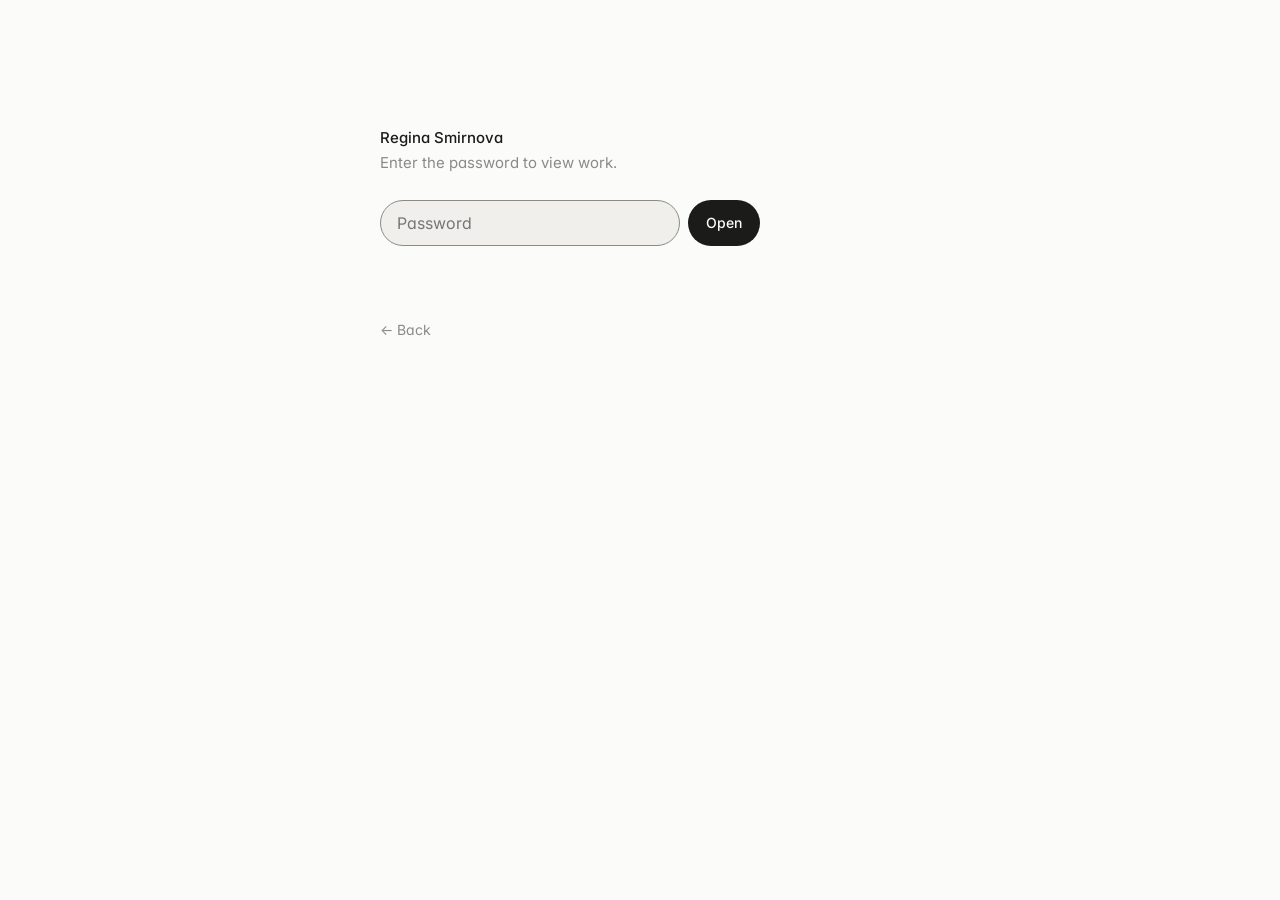
==== work/index.html @ 812020a7 "Add files via upload" ====
<!DOCTYPE html>
<html class="staticrypt-html" lang="en">
<head>
  <meta charset="utf-8" />
  <title>Regina Smirnova · Work</title>
  <meta name="viewport" content="width=device-width, initial-scale=1" />
  <meta name="robots" content="noindex" />
  <meta http-equiv="cache-control" content="max-age=0" />
  <meta http-equiv="cache-control" content="no-cache" />
  <meta http-equiv="expires" content="0" />
  <meta http-equiv="pragma" content="no-cache" />
  <link rel="preconnect" href="https://fonts.googleapis.com">
  <link rel="preconnect" href="https://fonts.gstatic.com" crossorigin>
  <link href="https://fonts.googleapis.com/css2?family=Inter:wght@400;500&display=swap" rel="stylesheet">
  <link rel="stylesheet" href="../style.css">
  <style>
    .hidden { display: none !important; }
    .staticrypt-spinner-container { height: 100vh; display: grid; place-items: center; }
    .staticrypt-spinner { width: 20px; height: 20px; border: 2px solid var(--line); border-top-color: var(--muted); border-radius: 50%; animation: spin .7s linear infinite; }
    @keyframes spin { to { transform: rotate(360deg); } }
    .gate { max-width: 560px; margin: 0 auto; padding: 14vh 20px 32px; }
    .gate form { display: flex; gap: 8px; margin-top: 24px; max-width: 380px; }
    .gate input[type=password], .gate input[type=text] {
      flex: 1; min-width: 0; font: inherit; font-size: 16px; color: var(--text);
      background: var(--card); border: 1px solid transparent; border-radius: 999px; padding: 9px 16px; outline: 0;
    }
    .gate input:focus { border-color: var(--muted); }
    .gate .btn { margin: 0; border: 0; cursor: pointer; font: inherit; font-size: 14px; font-weight: 500; }
    #pw-error { color: #d14343; font-size: 14px; min-height: 1.6em; margin: 10px 0 0; }
    .gate .back { display: inline-block; margin-top: 40px; color: var(--muted); text-decoration: none; font-size: 14px; }
    .gate .back:hover { color: var(--text); }
    .staticrypt-toggle-password-visibility { display: none; }
  </style>
</head>
<body class="staticrypt-body">
  <div id="staticrypt_loading" class="staticrypt-spinner-container"><div class="staticrypt-spinner"></div></div>
  <div id="staticrypt_content" class="hidden">
    <div class="gate">
      <p class="name">Regina Smirnova</p>
      <p class="role" style="margin-bottom:0">Enter the password to view work.</p>
      <form id="staticrypt-form" action="#" method="post">
        <input id="staticrypt-password" type="password" name="password" placeholder="Password" autocomplete="current-password" aria-label="Password" autofocus />
        <img class="staticrypt-toggle-password-visibility" alt="" src="data:," />
        <input id="staticrypt-remember" type="checkbox" name="remember" checked class="hidden" />
        <input type="submit" class="btn" value="Open" />
      </form>
      <p id="pw-error" role="alert"></p>
      <a class="back" href="../">← Back</a>
    </div>
  </div>
<script>
            // these variables will be filled when generating the file - the template format is 'variable_name'
            const staticryptInitiator = ((function(){
  const exports = {};
  const cryptoEngine = ((function(){
  const exports = {};
  const { subtle } = crypto;

const IV_BITS = 16 * 8;
const HEX_BITS = 4;
const ENCRYPTION_ALGO = "AES-CBC";

/**
 * Translates between utf8 encoded hexadecimal strings
 * and Uint8Array bytes.
 */
const HexEncoder = {
    /**
     * hex string -> bytes
     * @param {string} hexString
     * @returns {Uint8Array}
     */
    parse: function (hexString) {
        if (hexString.length % 2 !== 0) throw "Invalid hexString";
        const arrayBuffer = new Uint8Array(hexString.length / 2);

        for (let i = 0; i < hexString.length; i += 2) {
            const byteValue = parseInt(hexString.substring(i, i + 2), 16);
            if (isNaN(byteValue)) {
                throw "Invalid hexString";
            }
            arrayBuffer[i / 2] = byteValue;
        }
        return arrayBuffer;
    },

    /**
     * bytes -> hex string
     * @param {Uint8Array} bytes
     * @returns {string}
     */
    stringify: function (bytes) {
        const hexBytes = [];

        for (let i = 0; i < bytes.length; ++i) {
            let byteString = bytes[i].toString(16);
            if (byteString.length < 2) {
                byteString = "0" + byteString;
            }
            hexBytes.push(byteString);
        }
        return hexBytes.join("");
    },
};

/**
 * Translates between utf8 strings and Uint8Array bytes.
 */
const UTF8Encoder = {
    parse: function (str) {
        return new TextEncoder().encode(str);
    },

    stringify: function (bytes) {
        return new TextDecoder().decode(bytes);
    },
};

/**
 * Salt and encrypt a msg with a password.
 */
async function encrypt(msg, hashedPassword) {
    // Must be 16 bytes, unpredictable, and preferably cryptographically random. However, it need not be secret.
    // https://developer.mozilla.org/en-US/docs/Web/API/SubtleCrypto/encrypt#parameters
    const iv = crypto.getRandomValues(new Uint8Array(IV_BITS / 8));

    const key = await subtle.importKey("raw", HexEncoder.parse(hashedPassword), ENCRYPTION_ALGO, false, ["encrypt"]);

    const encrypted = await subtle.encrypt(
        {
            name: ENCRYPTION_ALGO,
            iv: iv,
        },
        key,
        UTF8Encoder.parse(msg)
    );

    // iv will be 32 hex characters, we prepend it to the ciphertext for use in decryption
    return HexEncoder.stringify(iv) + HexEncoder.stringify(new Uint8Array(encrypted));
}
exports.encrypt = encrypt;

/**
 * Decrypt a salted msg using a password.
 *
 * @param {string} encryptedMsg
 * @param {string} hashedPassword
 * @returns {Promise<string>}
 */
async function decrypt(encryptedMsg, hashedPassword) {
    const ivLength = IV_BITS / HEX_BITS;
    const iv = HexEncoder.parse(encryptedMsg.substring(0, ivLength));
    const encrypted = encryptedMsg.substring(ivLength);

    const key = await subtle.importKey("raw", HexEncoder.parse(hashedPassword), ENCRYPTION_ALGO, false, ["decrypt"]);

    const outBuffer = await subtle.decrypt(
        {
            name: ENCRYPTION_ALGO,
            iv: iv,
        },
        key,
        HexEncoder.parse(encrypted)
    );

    return UTF8Encoder.stringify(new Uint8Array(outBuffer));
}
exports.decrypt = decrypt;

/**
 * Salt and hash the password so it can be stored in localStorage without opening a password reuse vulnerability.
 *
 * @param {string} password
 * @param {string} salt
 * @returns {Promise<string>}
 */
async function hashPassword(password, salt) {
    // we hash the password in multiple steps, each adding more iterations. This is because we used to allow less
    // iterations, so for backward compatibility reasons, we need to support going from that to more iterations.
    let hashedPassword = await hashLegacyRound(password, salt);

    hashedPassword = await hashSecondRound(hashedPassword, salt);

    return hashThirdRound(hashedPassword, salt);
}
exports.hashPassword = hashPassword;

/**
 * This hashes the password with 1k iterations. This is a low number, we need this function to support backwards
 * compatibility.
 *
 * @param {string} password
 * @param {string} salt
 * @returns {Promise<string>}
 */
function hashLegacyRound(password, salt) {
    return pbkdf2(password, salt, 1000, "SHA-1");
}
exports.hashLegacyRound = hashLegacyRound;

/**
 * Add a second round of iterations. This is because we used to use 1k, so for backwards compatibility with
 * remember-me/autodecrypt links, we need to support going from that to more iterations.
 *
 * @param hashedPassword
 * @param salt
 * @returns {Promise<string>}
 */
function hashSecondRound(hashedPassword, salt) {
    return pbkdf2(hashedPassword, salt, 14000, "SHA-256");
}
exports.hashSecondRound = hashSecondRound;

/**
 * Add a third round of iterations to bring total number to 600k. This is because we used to use 1k, then 15k, so for
 * backwards compatibility with remember-me/autodecrypt links, we need to support going from that to more iterations.
 *
 * @param hashedPassword
 * @param salt
 * @returns {Promise<string>}
 */
function hashThirdRound(hashedPassword, salt) {
    return pbkdf2(hashedPassword, salt, 585000, "SHA-256");
}
exports.hashThirdRound = hashThirdRound;

/**
 * Salt and hash the password so it can be stored in localStorage without opening a password reuse vulnerability.
 *
 * @param {string} password
 * @param {string} salt
 * @param {int} iterations
 * @param {string} hashAlgorithm
 * @returns {Promise<string>}
 */
async function pbkdf2(password, salt, iterations, hashAlgorithm) {
    const key = await subtle.importKey("raw", UTF8Encoder.parse(password), "PBKDF2", false, ["deriveBits"]);

    const keyBytes = await subtle.deriveBits(
        {
            name: "PBKDF2",
            hash: hashAlgorithm,
            iterations,
            salt: UTF8Encoder.parse(salt),
        },
        key,
        256
    );

    return HexEncoder.stringify(new Uint8Array(keyBytes));
}

function generateRandomSalt() {
    const bytes = crypto.getRandomValues(new Uint8Array(128 / 8));

    return HexEncoder.stringify(new Uint8Array(bytes));
}
exports.generateRandomSalt = generateRandomSalt;

async function signMessage(hashedPassword, message) {
    const key = await subtle.importKey(
        "raw",
        HexEncoder.parse(hashedPassword),
        {
            name: "HMAC",
            hash: "SHA-256",
        },
        false,
        ["sign"]
    );
    const signature = await subtle.sign("HMAC", key, UTF8Encoder.parse(message));

    return HexEncoder.stringify(new Uint8Array(signature));
}
exports.signMessage = signMessage;

function getRandomAlphanum() {
    const possibleCharacters = "abcdefghijklmnopqrstuvwxyzABCDEFGHIJKLMNOPQRSTUVWXYZ0123456789";

    let byteArray;
    let parsedInt;

    // Keep generating new random bytes until we get a value that falls
    // within a range that can be evenly divided by possibleCharacters.length
    do {
        byteArray = crypto.getRandomValues(new Uint8Array(1));
        // extract the lowest byte to get an int from 0 to 255 (probably unnecessary, since we're only generating 1 byte)
        parsedInt = byteArray[0] & 0xff;
    } while (parsedInt >= 256 - (256 % possibleCharacters.length));

    // Take the modulo of the parsed integer to get a random number between 0 and totalLength - 1
    const randomIndex = parsedInt % possibleCharacters.length;

    return possibleCharacters[randomIndex];
}

/**
 * Generate a random string of a given length.
 *
 * @param {int} length
 * @returns {string}
 */
function generateRandomString(length) {
    let randomString = "";

    for (let i = 0; i < length; i++) {
        randomString += getRandomAlphanum();
    }

    return randomString;
}
exports.generateRandomString = generateRandomString;

  return exports;
})());
const codec = ((function(){
  const exports = {};
  /**
 * Initialize the codec with the provided cryptoEngine - this return functions to encode and decode messages.
 *
 * @param cryptoEngine - the engine to use for encryption / decryption
 */
function init(cryptoEngine) {
    const exports = {};

    /**
     * Top-level function for encoding a message.
     * Includes password hashing, encryption, and signing.
     *
     * @param {string} msg
     * @param {string} password
     * @param {string} salt
     *
     * @returns {string} The encoded text
     */
    async function encode(msg, password, salt) {
        const hashedPassword = await cryptoEngine.hashPassword(password, salt);

        const encrypted = await cryptoEngine.encrypt(msg, hashedPassword);

        // we use the hashed password in the HMAC because this is effectively what will be used a password (so we can store
        // it in localStorage safely, we don't use the clear text password)
        const hmac = await cryptoEngine.signMessage(hashedPassword, encrypted);

        return hmac + encrypted;
    }
    exports.encode = encode;

    /**
     * Encode using a password that has already been hashed. This is useful to encode multiple messages in a row, that way
     * we don't need to hash the password multiple times.
     *
     * @param {string} msg
     * @param {string} hashedPassword
     *
     * @returns {string} The encoded text
     */
    async function encodeWithHashedPassword(msg, hashedPassword) {
        const encrypted = await cryptoEngine.encrypt(msg, hashedPassword);

        // we use the hashed password in the HMAC because this is effectively what will be used a password (so we can store
        // it in localStorage safely, we don't use the clear text password)
        const hmac = await cryptoEngine.signMessage(hashedPassword, encrypted);

        return hmac + encrypted;
    }
    exports.encodeWithHashedPassword = encodeWithHashedPassword;

    /**
     * Top-level function for decoding a message.
     * Includes signature check and decryption.
     *
     * @param {string} signedMsg
     * @param {string} hashedPassword
     * @param {string} salt
     * @param {int} backwardCompatibleAttempt
     * @param {string} originalPassword
     *
     * @returns {Object} {success: true, decoded: string} | {success: false, message: string}
     */
    async function decode(signedMsg, hashedPassword, salt, backwardCompatibleAttempt = 0, originalPassword = "") {
        const encryptedHMAC = signedMsg.substring(0, 64);
        const encryptedMsg = signedMsg.substring(64);
        const decryptedHMAC = await cryptoEngine.signMessage(hashedPassword, encryptedMsg);

        if (decryptedHMAC !== encryptedHMAC) {
            // we have been raising the number of iterations in the hashing algorithm multiple times, so to support the old
            // remember-me/autodecrypt links we need to try bringing the old hashes up to speed.
            originalPassword = originalPassword || hashedPassword;
            if (backwardCompatibleAttempt === 0) {
                const updatedHashedPassword = await cryptoEngine.hashThirdRound(originalPassword, salt);

                return decode(signedMsg, updatedHashedPassword, salt, backwardCompatibleAttempt + 1, originalPassword);
            }
            if (backwardCompatibleAttempt === 1) {
                let updatedHashedPassword = await cryptoEngine.hashSecondRound(originalPassword, salt);
                updatedHashedPassword = await cryptoEngine.hashThirdRound(updatedHashedPassword, salt);

                return decode(signedMsg, updatedHashedPassword, salt, backwardCompatibleAttempt + 1, originalPassword);
            }

            return { success: false, message: "Signature mismatch" };
        }

        return {
            success: true,
            decoded: await cryptoEngine.decrypt(encryptedMsg, hashedPassword),
        };
    }
    exports.decode = decode;

    return exports;
}
exports.init = init;

  return exports;
})());
const decode = codec.init(cryptoEngine).decode;

/**
 * Initialize the staticrypt module, that exposes functions callbable by the password_template.
 *
 * @param {{
 *  staticryptEncryptedMsgUniqueVariableName: string,
 *  isRememberEnabled: boolean,
 *  rememberDurationInDays: number,
 *  staticryptSaltUniqueVariableName: string,
 * }} staticryptConfig - object of data that is stored on the password_template at encryption time.
 *
 * @param {{
 *  rememberExpirationKey: string,
 *  rememberPassphraseKey: string,
 *  replaceHtmlCallback: function,
 *  clearLocalStorageCallback: function,
 * }} templateConfig - object of data that can be configured by a custom password_template.
 */
function init(staticryptConfig, templateConfig) {
    const exports = {};

    /**
     * Decrypt our encrypted page, replace the whole HTML.
     *
     * @param {string} hashedPassword
     * @returns {Promise<boolean>}
     */
    async function decryptAndReplaceHtml(hashedPassword) {
        const { staticryptEncryptedMsgUniqueVariableName, staticryptSaltUniqueVariableName } = staticryptConfig;
        const { replaceHtmlCallback } = templateConfig;

        const result = await decode(
            staticryptEncryptedMsgUniqueVariableName,
            hashedPassword,
            staticryptSaltUniqueVariableName
        );
        if (!result.success) {
            return false;
        }
        const plainHTML = result.decoded;

        // if the user configured a callback call it, otherwise just replace the whole HTML
        if (typeof replaceHtmlCallback === "function") {
            replaceHtmlCallback(plainHTML);
        } else {
            document.write(plainHTML);
            document.close();
        }

        return true;
    }

    /**
     * Attempt to decrypt the page and replace the whole HTML.
     *
     * @param {string} password
     * @param {boolean} isRememberChecked
     *
     * @returns {Promise<{isSuccessful: boolean, hashedPassword?: string}>} - we return an object, so that if we want to
     *   expose more information in the future we can do it without breaking the password_template
     */
    async function handleDecryptionOfPage(password, isRememberChecked) {
        const { staticryptSaltUniqueVariableName } = staticryptConfig;

        // decrypt and replace the whole page
        const hashedPassword = await cryptoEngine.hashPassword(password, staticryptSaltUniqueVariableName);
        return handleDecryptionOfPageFromHash(hashedPassword, isRememberChecked);
    }
    exports.handleDecryptionOfPage = handleDecryptionOfPage;

    async function handleDecryptionOfPageFromHash(hashedPassword, isRememberChecked) {
        const { isRememberEnabled, rememberDurationInDays } = staticryptConfig;
        const { rememberExpirationKey, rememberPassphraseKey } = templateConfig;

        const isDecryptionSuccessful = await decryptAndReplaceHtml(hashedPassword);

        if (!isDecryptionSuccessful) {
            return {
                isSuccessful: false,
                hashedPassword,
            };
        }

        // remember the hashedPassword and set its expiration if necessary
        if (isRememberEnabled && isRememberChecked) {
            window.localStorage.setItem(rememberPassphraseKey, hashedPassword);

            // set the expiration if the duration isn't 0 (meaning no expiration)
            if (rememberDurationInDays > 0) {
                window.localStorage.setItem(
                    rememberExpirationKey,
                    (new Date().getTime() + rememberDurationInDays * 24 * 60 * 60 * 1000).toString()
                );
            }
        }

        return {
            isSuccessful: true,
            hashedPassword,
        };
    }
    exports.handleDecryptionOfPageFromHash = handleDecryptionOfPageFromHash;

    /**
     * Clear localstorage from staticrypt related values
     */
    function clearLocalStorage() {
        const { clearLocalStorageCallback, rememberExpirationKey, rememberPassphraseKey } = templateConfig;

        if (typeof clearLocalStorageCallback === "function") {
            clearLocalStorageCallback();
        } else {
            localStorage.removeItem(rememberPassphraseKey);
            localStorage.removeItem(rememberExpirationKey);
        }
    }

    async function handleDecryptOnLoad() {
        let isSuccessful = await decryptOnLoadFromUrl();

        if (!isSuccessful) {
            isSuccessful = await decryptOnLoadFromRememberMe();
        }

        return { isSuccessful };
    }
    exports.handleDecryptOnLoad = handleDecryptOnLoad;

    /**
     * Clear storage if we are logging out
     *
     * @returns {boolean} - whether we logged out
     */
    function logoutIfNeeded() {
        const logoutKey = "staticrypt_logout";

        // handle logout through query param
        const queryParams = new URLSearchParams(window.location.search);
        if (queryParams.has(logoutKey)) {
            clearLocalStorage();
            return true;
        }

        // handle logout through URL fragment
        const hash = window.location.hash.substring(1);
        if (hash.includes(logoutKey)) {
            clearLocalStorage();
            return true;
        }

        return false;
    }

    /**
     * To be called on load: check if we want to try to decrypt and replace the HTML with the decrypted content, and
     * try to do it if needed.
     *
     * @returns {Promise<boolean>} true if we derypted and replaced the whole page, false otherwise
     */
    async function decryptOnLoadFromRememberMe() {
        const { rememberDurationInDays } = staticryptConfig;
        const { rememberExpirationKey, rememberPassphraseKey } = templateConfig;

        // if we are login out, terminate
        if (logoutIfNeeded()) {
            return false;
        }

        // if there is expiration configured, check if we're not beyond the expiration
        if (rememberDurationInDays && rememberDurationInDays > 0) {
            const expiration = localStorage.getItem(rememberExpirationKey),
                isExpired = expiration && new Date().getTime() > parseInt(expiration);

            if (isExpired) {
                clearLocalStorage();
                return false;
            }
        }

        const hashedPassword = localStorage.getItem(rememberPassphraseKey);

        if (hashedPassword) {
            // try to decrypt
            const isDecryptionSuccessful = await decryptAndReplaceHtml(hashedPassword);

            // if the decryption is unsuccessful the password might be wrong - silently clear the saved data and let
            // the user fill the password form again
            if (!isDecryptionSuccessful) {
                clearLocalStorage();
                return false;
            }

            return true;
        }

        return false;
    }

    async function decryptOnLoadFromUrl() {
        const passwordKey = "staticrypt_pwd";
        const rememberMeKey = "remember_me";

        // try to get the password from the query param (for backward compatibility - we now want to avoid this method,
        // since it sends the hashed password to the server which isn't needed)
        const queryParams = new URLSearchParams(window.location.search);
        const hashedPasswordQuery = queryParams.get(passwordKey);
        const rememberMeQuery = queryParams.get(rememberMeKey);

        const urlFragment = window.location.hash.substring(1);
        // get the password from the url fragment
        const hashedPasswordRegexMatch = urlFragment.match(new RegExp(passwordKey + "=([^&]*)"));
        const hashedPasswordFragment = hashedPasswordRegexMatch ? hashedPasswordRegexMatch[1] : null;
        const rememberMeFragment = urlFragment.includes(rememberMeKey);

        const hashedPassword = hashedPasswordFragment || hashedPasswordQuery;
        const rememberMe = rememberMeFragment || rememberMeQuery;

        if (hashedPassword) {
            return handleDecryptionOfPageFromHash(hashedPassword, rememberMe);
        }

        return false;
    }

    return exports;
}
exports.init = init;

  return exports;
})());
            const templateError = "That password didn't work.",
                templateToggleAltShow = "Show password",
                templateToggleAltHide = "Hide password",
                isRememberEnabled = true,
                staticryptConfig = {"staticryptEncryptedMsgUniqueVariableName":"[base64]","isRememberEnabled":true,"rememberDurationInDays":30,"staticryptSaltUniqueVariableName":"a699666e3c41bcf1a9e56e455a2f351c"};

            // you can edit these values to customize some of the behavior of StatiCrypt
            const templateConfig = {
                rememberExpirationKey: "staticrypt_expiration",
                rememberPassphraseKey: "staticrypt_passphrase",
                replaceHtmlCallback: null,
                clearLocalStorageCallback: null,
            };

            // init the staticrypt engine
            const staticrypt = staticryptInitiator.init(staticryptConfig, templateConfig);

            // try to automatically decrypt on load if there is a saved password
            window.onload = async function () {
                const { isSuccessful } = await staticrypt.handleDecryptOnLoad();

                // if we didn't decrypt anything on load, show the password prompt. Otherwise the content has already been
                // replaced, no need to do anything
                if (!isSuccessful) {
                    // hide loading screen
                    document.getElementById("staticrypt_loading").classList.add("hidden");
                    document.getElementById("staticrypt_content").classList.remove("hidden");
                    document.getElementById("staticrypt-password").focus();

                    // show the remember me checkbox
                    if (isRememberEnabled) {
                        /* remember is always on */
                    }
                }
            };

            // toggle password visibility
            const toggleIcon = document.querySelector(".staticrypt-toggle-password-visibility");
            // these two icons are coming from FontAwesome
            const imgSrcEyeClosed =
                "[data-uri]";
            const imgSrcEyeOpened =
                "[data-uri]";
            toggleIcon.addEventListener("click", function () {
                const passwordInput = document.getElementById("staticrypt-password");
                if (passwordInput.type === "password") {
                    passwordInput.type = "text";
                    toggleIcon.src = imgSrcEyeOpened;
                    toggleIcon.alt = templateToggleAltHide;
                    toggleIcon.title = templateToggleAltHide;
                } else {
                    passwordInput.type = "password";
                    toggleIcon.src = imgSrcEyeClosed;
                    toggleIcon.alt = templateToggleAltShow;
                    toggleIcon.title = templateToggleAltShow;
                }
            });

            // handle password form submission
            document.getElementById("staticrypt-form").addEventListener("submit", async function (e) {
                e.preventDefault();

                const password = document.getElementById("staticrypt-password").value,
                    isRememberChecked = document.getElementById("staticrypt-remember").checked;

                const { isSuccessful } = await staticrypt.handleDecryptionOfPage(password, isRememberChecked);

                if (!isSuccessful) {
                    document.getElementById("pw-error").textContent = templateError;
                }
            });
        </script>
    </body>
</html>
---- style.css ----
:root {
  --bg: #fbfbfa;
  --text: #1b1b1a;
  --muted: #8a8a86;
  --line: #ebebe8;
  --card: #f0efec;
  --btn-bg: #1b1b1a;
  --btn-text: #fbfbfa;
  --focus: #3b82f6;
}
@media (prefers-color-scheme: dark) {
  :root {
    --bg: #111110;
    --text: #ededea;
    --muted: #8a8a86;
    --line: #242422;
    --card: #1c1c1a;
    --btn-bg: #ededea;
    --btn-text: #111110;
  }
}

* { box-sizing: border-box; }
html { -webkit-text-size-adjust: 100%; }
body {
  margin: 0;
  background: var(--bg);
  color: var(--text);
  font-family: "Inter", -apple-system, BlinkMacSystemFont, "Segoe UI", sans-serif;
  font-size: 15px;
  line-height: 1.65;
  font-feature-settings: "cv11", "ss01";
  -webkit-font-smoothing: antialiased;
  -moz-osx-font-smoothing: grayscale;
}
a { color: inherit; }
p { margin: 0 0 1em; }
:focus-visible { outline: 2px solid var(--focus); outline-offset: 3px; border-radius: 6px; }

.muted { color: var(--muted); }

/* ---------- Home ---------- */
.home main p a {
  text-decoration: underline;
  text-decoration-color: var(--line);
  text-decoration-thickness: 1.5px;
  text-underline-offset: 3px;
  transition: text-decoration-color .15s ease;
}
.home main p a:hover { text-decoration-color: currentColor; }
.home {
  min-height: 100vh;
  min-height: 100svh;
  display: flex;
  flex-direction: column;
  max-width: 560px;
  margin: 0 auto;
  padding: 14vh 20px 32px;
}
.home main { flex: 1; }
.avatar {
  width: 56px;
  height: 56px;
  border-radius: 50%;
  object-fit: cover;
  display: block;
  background: var(--card);
  margin-bottom: 20px;
}
.avatar-placeholder {
  display: grid;
  place-items: center;
  color: var(--muted);
  font-weight: 500;
}
.name { font-weight: 500; margin: 0; }
.role { color: var(--muted); margin: 0 0 32px; }

.btn {
  display: inline-flex;
  align-items: center;
  gap: 8px;
  margin-top: 12px;
  padding: 10px 18px;
  border-radius: 999px;
  background: var(--btn-bg);
  color: var(--btn-text);
  text-decoration: none;
  font-size: 14px;
  font-weight: 500;
  transition: transform .15s ease, opacity .15s ease;
}
.btn:hover { opacity: .88; }
.btn:active { transform: scale(.97); }
.btn svg { width: 14px; height: 14px; }

.footer {
  display: flex;
  justify-content: space-between;
  align-items: center;
  gap: 16px;
  padding-top: 48px;
  font-size: 13px;
  color: var(--muted);
}
.icons { display: flex; gap: 6px; }
.icons a {
  display: grid;
  place-items: center;
  width: 32px;
  height: 32px;
  border-radius: 8px;
  color: var(--muted);
  transition: color .15s ease, background .15s ease;
}
.icons a:hover { color: var(--text); background: var(--card); }
.icons svg { width: 18px; height: 18px; }

/* Subtle shimmering CTA */
.cta {
  --shine: rgba(0, 0, 0, 0.82);
  display: inline-block;
  margin-top: 12px;
  padding: 9px 18px;
  border-radius: 999px;
  background: var(--card);
  color: var(--muted);
  text-decoration: none;
  font-size: 14px;
  font-weight: 500;
  transition: background .2s ease, transform .15s ease;
}
.cta:hover { background: var(--line); }
.cta:active { transform: scale(.97); }
@supports (-webkit-background-clip: text) or (background-clip: text) {
  .cta {
    background-image:
      linear-gradient(100deg, var(--muted) 42%, var(--shine) 50%, var(--muted) 58%),
      linear-gradient(var(--card), var(--card));
    background-size: 250% 100%, 100% 100%;
    background-repeat: no-repeat;
    -webkit-background-clip: text, padding-box;
    background-clip: text, padding-box;
    color: transparent;
    animation: shimmer 2.8s ease-in-out infinite;
  }
  .cta:hover {
    background-image:
      linear-gradient(100deg, var(--muted) 42%, var(--shine) 50%, var(--muted) 58%),
      linear-gradient(var(--line), var(--line));
  }
}
@keyframes shimmer {
  0% { background-position: 100% 0, 0 0; }
  55%, 100% { background-position: 0% 0, 0 0; }
}
@media (prefers-color-scheme: dark) {
  .cta { --shine: rgba(255, 255, 255, 0.92); }
}
@media (prefers-reduced-motion: reduce) {
  .cta { animation: none; }
}

/* ---------- Work grid ---------- */
.wrap { max-width: 1040px; margin: 0 auto; padding: 32px 20px 64px; }
.topbar {
  display: flex;
  align-items: center;
  justify-content: space-between;
  margin-bottom: 72px;
}
.me {
  display: flex;
  align-items: center;
  gap: 10px;
  text-decoration: none;
  font-weight: 500;
}
.me img, .me .avatar { width: 28px; height: 28px; margin: 0; font-size: 12px; }
.topbar .back { color: var(--muted); text-decoration: none; font-size: 14px; }
.topbar .back:hover { color: var(--text); }

.page-title { font-size: 15px; font-weight: 500; margin: 0 0 24px; }

.grid {
  display: grid;
  grid-template-columns: repeat(2, minmax(0, 1fr));
  gap: 40px 24px;
}
.card { text-decoration: none; display: block; }
.card .cover {
  aspect-ratio: 1 / 1;
  border-radius: 28px;
  overflow: hidden;
  background: var(--card);
  transition: transform .3s ease;
}
.card:hover .cover { transform: scale(.985); }
.card .cover img { width: 100%; height: 100%; object-fit: cover; display: block; }
.card h2 { font-size: 15px; font-weight: 500; margin: 14px 4px 0; }
.card p { color: var(--muted); margin: 0 4px; font-size: 14px; }

.earlier {
  margin-top: 72px;
  padding-top: 24px;
  border-top: 1px solid var(--line);
  color: var(--muted);
  font-size: 14px;
}

/* ---------- Project page ---------- */
.project-text { max-width: 560px; margin: 0 auto 56px; }
.project-text h1 { font-size: 22px; font-weight: 500; line-height: 1.3; margin: 0 0 4px; letter-spacing: -0.01em; }
.project-text .meta { color: var(--muted); margin: 0 0 28px; }
.ext { color: var(--muted); text-decoration: none; border-bottom: 1px solid var(--line); }
.ext:hover { color: var(--text); border-color: var(--text); }

.visuals { display: grid; gap: 20px; max-width: 960px; margin: 0 auto; }
.visuals img { width: 100%; display: block; border-radius: 20px; background: var(--card); }
.visuals .row { display: grid; grid-template-columns: 1fr 1fr; gap: 20px; }

.ph {
  display: grid;
  place-items: center;
  width: 100%;
  aspect-ratio: 16 / 10;
  border-radius: 20px;
  background: var(--card);
  color: var(--muted);
  font-size: 13px;
  border: 1px dashed var(--line);
}
.cover .ph { aspect-ratio: 1 / 1; border-radius: 0; border: 0; height: 100%; }

.next {
  max-width: 960px;
  margin: 72px auto 0;
  padding-top: 24px;
  border-top: 1px solid var(--line);
  display: flex;
  justify-content: space-between;
  font-size: 14px;
}
.next a { text-decoration: none; color: var(--muted); }
.next a:hover { color: var(--text); }

@media (max-width: 720px) {
  .grid { grid-template-columns: 1fr; gap: 32px; }
  .card .cover { border-radius: 22px; }
  .topbar { margin-bottom: 48px; }
  .visuals .row { grid-template-columns: 1fr; }
  .visuals img, .ph { border-radius: 14px; }
}
@media (prefers-reduced-motion: reduce) {
  * { transition: none !important; }
}
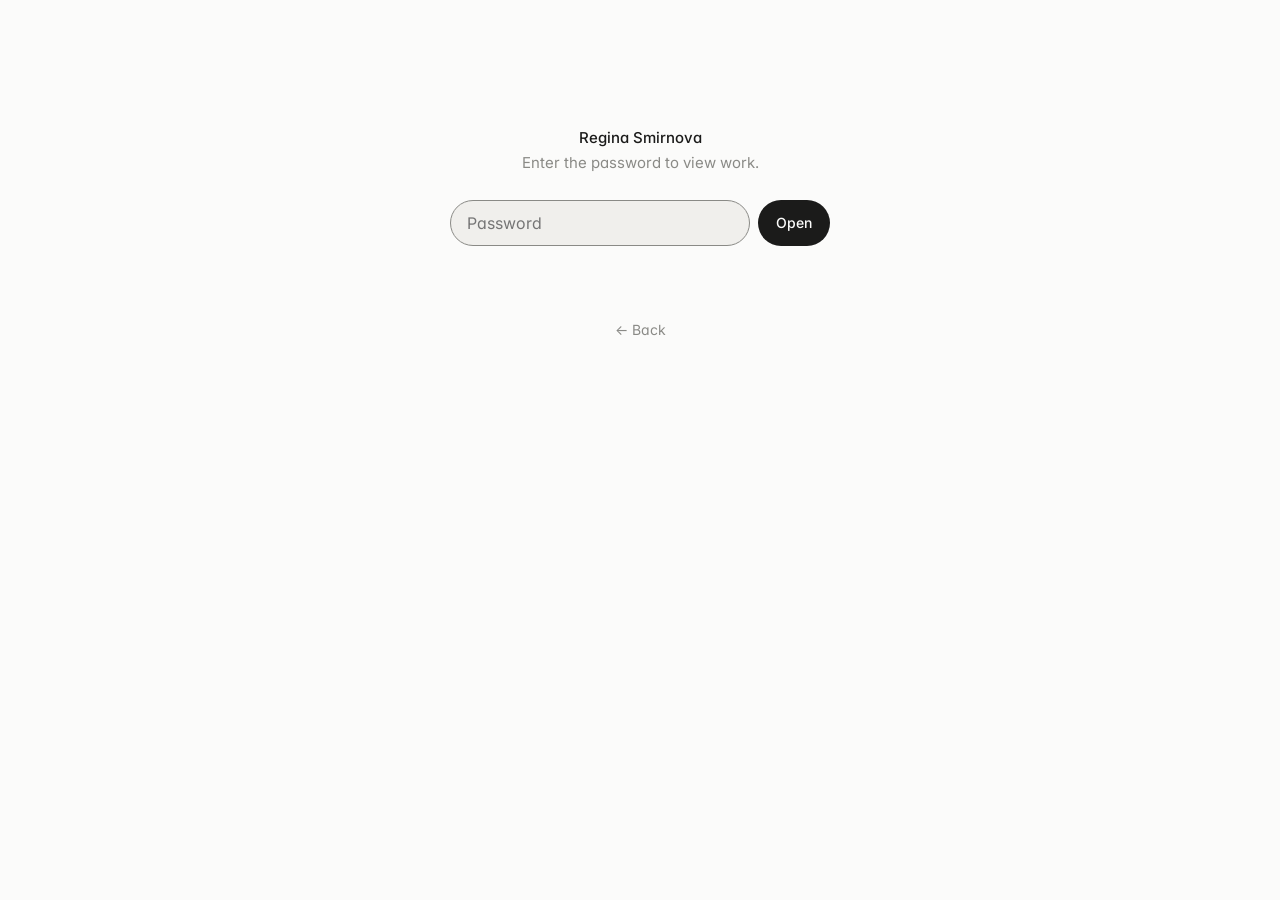
==== commit 74978d5d: "Add files via upload" ====
--- a/work/index.html
+++ b/work/index.html
@@ -18,8 +18,8 @@
     .staticrypt-spinner-container { height: 100vh; display: grid; place-items: center; }
     .staticrypt-spinner { width: 20px; height: 20px; border: 2px solid var(--line); border-top-color: var(--muted); border-radius: 50%; animation: spin .7s linear infinite; }
     @keyframes spin { to { transform: rotate(360deg); } }
-    .gate { max-width: 560px; margin: 0 auto; padding: 14vh 20px 32px; }
-    .gate form { display: flex; gap: 8px; margin-top: 24px; max-width: 380px; }
+    .gate { max-width: 560px; margin: 0 auto; padding: 14vh 20px 32px; text-align: center; }
+    .gate form { display: flex; gap: 8px; margin: 24px auto 0; max-width: 380px; }
     .gate input[type=password], .gate input[type=text] {
       flex: 1; min-width: 0; font: inherit; font-size: 16px; color: var(--text);
       background: var(--card); border: 1px solid transparent; border-radius: 999px; padding: 9px 16px; outline: 0;
@@ -650,7 +650,7 @@
                 templateToggleAltShow = "Show password",
                 templateToggleAltHide = "Hide password",
                 isRememberEnabled = true,
-                staticryptConfig = {"staticryptEncryptedMsgUniqueVariableName":"[base64]","isRememberEnabled":true,"rememberDurationInDays":30,"staticryptSaltUniqueVariableName":"a699666e3c41bcf1a9e56e455a2f351c"};
+                staticryptConfig = {"staticryptEncryptedMsgUniqueVariableName":"[base64]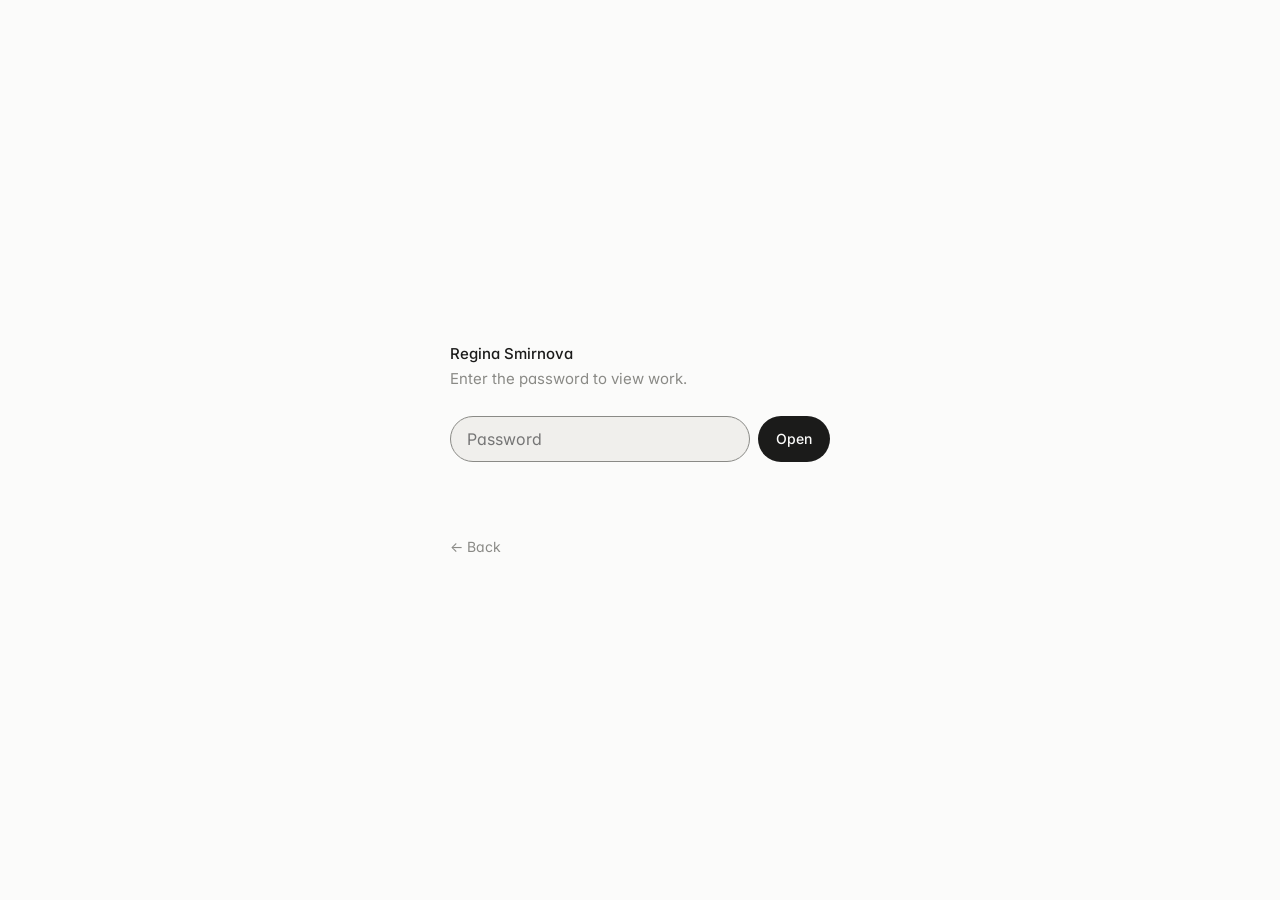
==== commit 70c1423c: "Add files via upload" ====
--- a/work/index.html
+++ b/work/index.html
@@ -12,14 +12,17 @@
   <link rel="preconnect" href="https://fonts.googleapis.com">
   <link rel="preconnect" href="https://fonts.gstatic.com" crossorigin>
   <link href="https://fonts.googleapis.com/css2?family=Inter:wght@400;500&display=swap" rel="stylesheet">
+  <link rel="icon" type="image/png" href="../favicon.png">
+  <link rel="apple-touch-icon" href="../apple-touch-icon.png">
   <link rel="stylesheet" href="../style.css">
   <style>
     .hidden { display: none !important; }
     .staticrypt-spinner-container { height: 100vh; display: grid; place-items: center; }
     .staticrypt-spinner { width: 20px; height: 20px; border: 2px solid var(--line); border-top-color: var(--muted); border-radius: 50%; animation: spin .7s linear infinite; }
     @keyframes spin { to { transform: rotate(360deg); } }
-    .gate { max-width: 560px; margin: 0 auto; padding: 14vh 20px 32px; text-align: center; }
-    .gate form { display: flex; gap: 8px; margin: 24px auto 0; max-width: 380px; }
+    .gate { max-width: 420px; margin: 0 auto; padding: 32px 20px; text-align: left; min-height: 100vh; min-height: 100svh; display: flex; flex-direction: column; justify-content: center; align-items: flex-start; }
+    .gate form { align-self: stretch; }
+    .gate form { display: flex; gap: 8px; margin: 24px 0 0; }
     .gate input[type=password], .gate input[type=text] {
       flex: 1; min-width: 0; font: inherit; font-size: 16px; color: var(--text);
       background: var(--card); border: 1px solid transparent; border-radius: 999px; padding: 9px 16px; outline: 0;
@@ -650,7 +653,7 @@
                 templateToggleAltShow = "Show password",
                 templateToggleAltHide = "Hide password",
                 isRememberEnabled = true,
-                staticryptConfig = {"staticryptEncryptedMsgUniqueVariableName":"[base64]